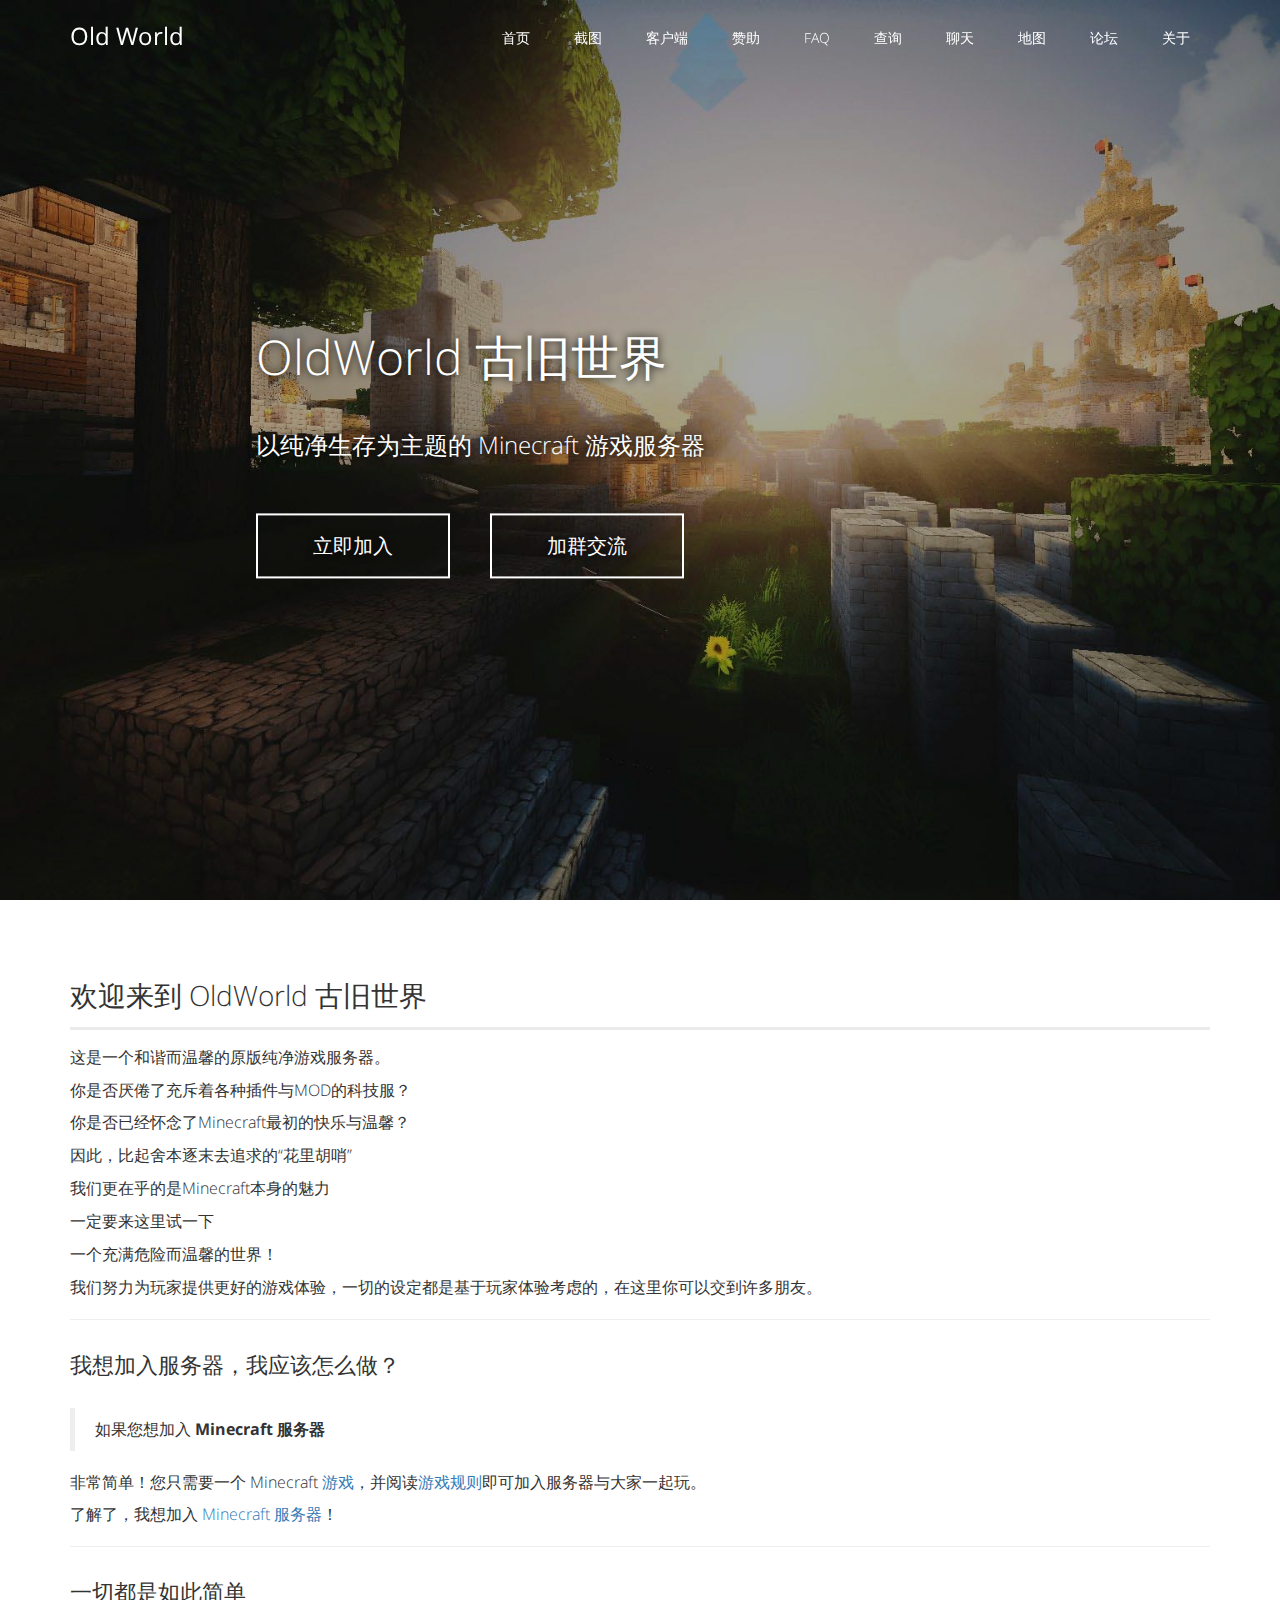
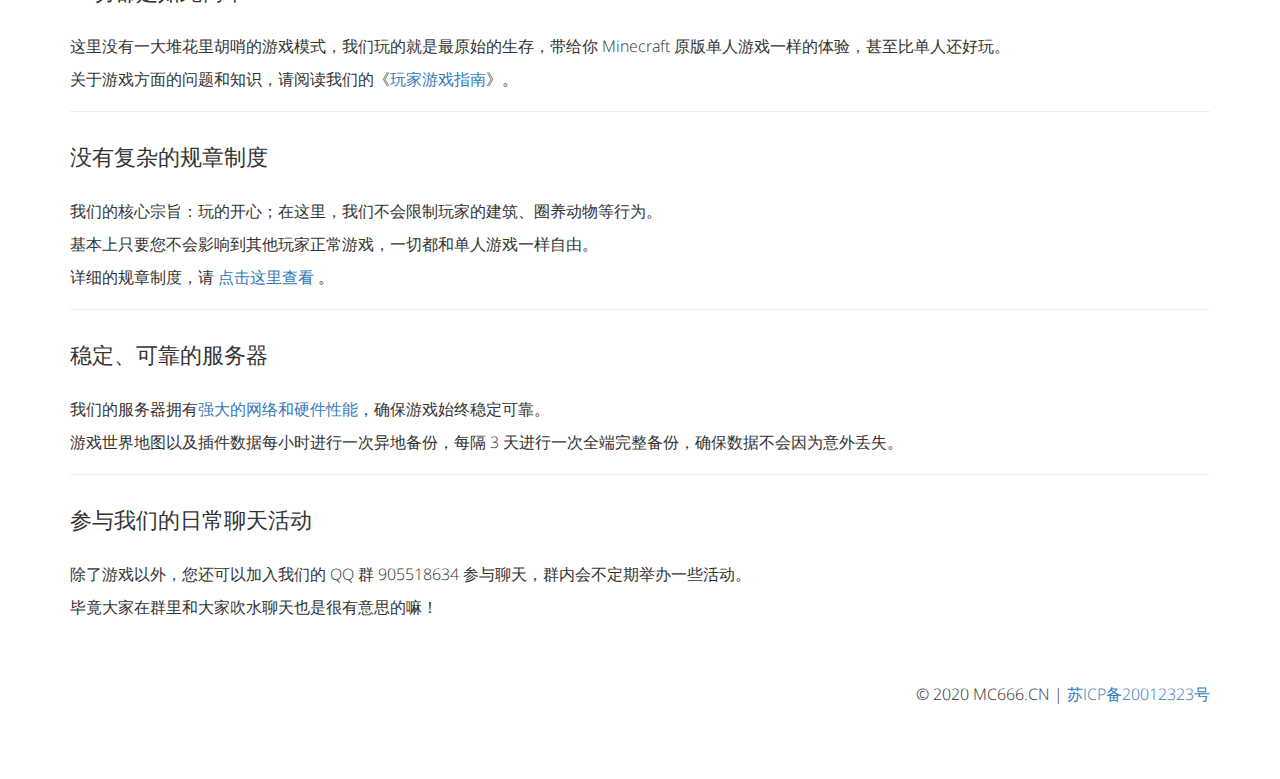
==== index.html @ a3196984 "更新" ====
<!---- 版权所有 © 2020 mc666.cn 保留所有权利 ---->
<!----      模板 & mc666.cn by 1187431002      ---->
<!DOCTYPE HTML>
<html>
	<head>
		<meta name="viewport" content="width=device-width, initial-scale=1.0" />
		<meta http-equiv="Content-Type" content="text/html; charset=UTF-8">
		<meta http-equiv="X-UA-Compatible" content="IE=11">
		<meta name="description" content="欢迎访问 古旧世界 服务器官网，这是一个以纯净生存为主题的 Minecraft 游戏服务器" />
		<meta name="keywords" content="Old World,古旧世界,Minecraft,我的世界,服务器,纯净生存,联机,mc666.cn" />
		<title>古旧世界 : Minecraft 服务器 - 首页</title>
		<link rel="stylesheet" href="css/bootstrap.min.css">
		<link rel="stylesheet" href="css/font-awesome.min.css">
		<link rel="icon" href="images/favicon.ico" type="image/x-icon">
		<link rel="shortcut icon" href="images/favicon.ico" type="image/x-icon">
		<link rel="stylesheet" href="css/animate.3.7.min.css">
		<link rel="stylesheet" href="css/mc666.cn.main.css">
		<style type="text/css">.home-bannar {height: 100vh;}.home-bannar .shadow {height: 100vh;}.home-bannar .inbox {top: 50%;}.home-bannar .inbox .line1 {}.joinbtn {}@media (max-width: 640px) {.home-bannar .inbox .line1 {margin-top: 32px;}.home-bannar .inbox .line2 {margin-bottom: 64px;}}</style>
	</head>
	<body>
		<div class="header-logo">
			<div class="container">
				<div class="row">
					<div class="col-sm-12">
						<h2 class="logo fadeInLeft animated"><a href="https://www.mc666.cn/">Old World</a></h2>
						<div class="menu">
							<div class="menunav fadeInDown animated">
								<div class="hiddenonpc">
									<h3>菜单</h3>
									<a href="#" onclick="shownav()"><i class="fa fa-angle-right"></i></a>
								</div>
								<a href="https://www.mc666.cn/" class="item">首页</a>
								<a href="/screenshots" class="item">截图</a>
								<a href="/download" class="item">客户端</a>
								<a href="http://pay.mc666.cn/" target="_blank" class="item">赞助</a>
								<a href="/faq" class="item">FAQ</a>
								<a href="/playerdata" class="item">查询</a>
								<a href="/livechat" class="item">聊天</a>
								<a href="http://map.mc666.cn/" target="_blank" class="item">地图</a>
								<a href="/bbs" target="_blank" class="item">论坛</a>
								<a href="/about" class="item">关于</a>
							</div>
							<a href="#" class="item" id="shownav" onclick="shownav()"><i class="fa fa-navicon"></i></a>
						</div>
					</div>
				</div>
			</div>
		</div>
		<div class="home-bannar" onclick="hidenav()">
			<div class="shadow"></div>
			<div class="inbox">
				<div class="inbox2">
					<h2 class="line1 bounceInDown animated">OldWorld 古旧世界<h2>
					<p class="line2 bounceInLeft animated delay-h5s">以纯净生存为主题的 Minecraft 游戏服务器</p>
					<div class="joinbtn">
						<a href="/join"><button class="jbtn bounceInLeft animated delay-1h5s">立即加入</button></a>
						<a href="https://shang.qq.com/wpa/qunwpa?idkey=1feae4123bd5f6c29e04b387ddbc21b0be691122eff34c9baffbef254ebcdb14" target="_blank"><button class="jbtn bounceInLeft animated delay-1s">加群交流</button></a>
					</div>
				</div>
			</div>
		</div>
		<div class="container" onclick="hidenav()">
			<div class="row">
				<div class="col-sm-12 mainbox">
					<div class="content"><h2>欢迎来到 OldWorld 古旧世界</h2>
<p>这是一个和谐而温馨的原版纯净游戏服务器。</p>
<p>你是否厌倦了充斥着各种插件与MOD的科技服？</p>
<p>你是否已经怀念了Minecraft最初的快乐与温馨？</p>
<p>因此，比起舍本逐末去追求的“花里胡哨”</p>
<p>我们更在乎的是Minecraft本身的魅力</p>
<p>一定要来这里试一下</p>
<p>一个充满危险而温馨的世界！</p>
<p>我们努力为玩家提供更好的游戏体验，一切的设定都是基于玩家体验考虑的，在这里你可以交到许多朋友。</p>
<hr />
<h3>我想加入服务器，我应该怎么做？</h3>
<blockquote>
<p>如果您想加入 <strong>Minecraft 服务器</strong></p>
</blockquote>
<p>非常简单！您只需要一个 Minecraft <a href="https://www.minecraft.net/" target="_blank">游戏</a>，并阅读<a href="/rules" target="_blank">游戏规则</a>即可加入服务器与大家一起玩。</p>
<p>了解了，我想加入 <a href="/join" target="_blank">Minecraft 服务器</a>！</p>
<hr />
<h3>一切都是如此简单</h3>
<p>这里没有一大堆花里胡哨的游戏模式，我们玩的就是最原始的生存，带给你 Minecraft 原版单人游戏一样的体验，甚至比单人还好玩。</p>
<p>关于游戏方面的问题和知识，请阅读我们的《<a href="/guide" target="_blank">玩家游戏指南</a>》。</p>
<hr />
<h3>没有复杂的规章制度</h3>
<p>我们的核心宗旨：玩的开心；在这里，我们不会限制玩家的建筑、圈养动物等行为。</p>
<p>基本上只要您不会影响到其他玩家正常游戏，一切都和单人游戏一样自由。</p>
<p>详细的规章制度，请 <a href="/rules" target="_blank">点击这里查看</a> 。</p>
<hr />
<h3>稳定、可靠的服务器</h3>
<p>我们的服务器拥有<a href="/server" target="_blank">强大的网络和硬件性能</a>，确保游戏始终稳定可靠。</p>
<p>游戏世界地图以及插件数据每小时进行一次异地备份，每隔 3 天进行一次全端完整备份，确保数据不会因为意外丢失。</p>
<hr />
<h3>参与我们的日常聊天活动</h3>
<p>除了游戏以外，您还可以加入我们的 QQ 群 905518634 参与聊天，群内会不定期举办一些活动。</p>
<p>毕竟大家在群里和大家吹水聊天也是很有意思的嘛！</p>
<style>
body {
    overflow-x: hidden;
}
.girl {
    position: absolute;
    right: -25vw;
    top: 8vw;
    height: 500px;
    width: 670px;
    z-index: 2;
}
.girl img {
    height:500px;
    margin-top:60px;
    margin-right:-22px;
    max-width: unset;
}
.girl .shadow {
    filter:opacity(20%) drop-shadow(0px 0px 10px rgba(0,0,0,0.5)) brightness(0%);
    transform:skew(-43deg) rotateZ(-29deg) rotateX(46deg) rotateY(34deg);
    z-index:-1;
    position:relative;
    left:-278px;
    top:97px;
}
@media (max-width: 1300px) {
    .girl {
        display: none;
    }
}
</style>
<div class="girl">
    <img src="images/haipa.jpg">
    <!-- <img src="images/haipa.jpg" class="shadow"> -->
</div></div>
					<div class="content-footer">
						<p class="pull-right">© 2020 MC666.CN | <a href="http://beian.miit.gov.cn/" target="_blank">苏ICP备20012323号</a></p>
					</div>
				</div>
			</div>
		</div>
	</body>
	<script type="text/javascript" src="js/jquery.min.js"></script>
	<script type="text/javascript" src="js/bootstrap.min.js"></script>
	<script type="text/javascript">var showmenu = false;$(document).scroll(function() {var sctop = window.screen.availHeight - 160;if($(this).scrollTop() > sctop) {$(".header-logo").css({"background":"#FFFFFF", "color":"#333333", "box-shadow":"0px 0px 8px rgba(0,0,0,0.2)"});$(".header-logo .logo a").css({"color":"#333333"});$(".header-logo .menu .item").css({"color":"#333333"});} else {$(".header-logo").css({"background":"rgba(0,0,0,0)", "color":"#FFFFFF", "box-shadow":"0px 0px 0px rgba(0,0,0,0)"});$(".header-logo .menu .item").css({"color":"#FFFFFF"});$(".header-logo .logo a").css({"color":"#FFFFFF"});}});function hidenav(){$(".header-logo .menunav").css({"left":"100vw"});showmenu = false;}function shownav() {if(showmenu) {$(".header-logo .menunav").css({"left":"100vw"});showmenu = false;} else {$(".header-logo .menunav").css({"left":"0vw"});showmenu = true;}}</script>
</html>
---- css/mc666.cn.main.css ----
/**
 *
 *  mc666.cn CSS FILE BY 1187431002
 *
 */
@font-face{font-family:'Open Sans';font-style:normal;font-weight:300;font-display:auto;src:
url(../font-face/opensans-300.eot);src:local("Open Sans Light"),local("OpenSans-Light"),
url(../font-face/opensans-300.eot) format("embedded-opentype"),
url(../font-face/opensans-300.woff) format("woff"),
url(../font-face/opensans-300.ttf) format("truetype"),
url(../font-face/opensans-300.svg) format("svg")}
@font-face{font-family:'Open Sans';font-style:normal;font-weight:400;font-display:auto;src:
url(../font-face/opensans-400.eot);src:local("Open Sans"),local("OpenSans"),
url(../font-face/opensans-400.eot) format("embedded-opentype"),
url(../font-face/opensans-400.woff) format("woff"),
url(../font-face/opensans-400.ttf) format("truetype"),
url(../font-face/opensans-400.svg) format("svg")}
@font-face{font-family:'Open Sans';font-style:normal;font-weight:600;font-display:auto;src:
url(../font-face/opensans-600.eot);src:local("Open Sans Semibold"),local("OpenSans-Semibold"),
url(../font-face/opensans-600.eot) format("embedded-opentype"),
url(../font-face/opensans-600.woff) format("woff"),
url(../font-face/opensans-600.ttf) format("truetype"),
url(../font-face/opensans-600.svg) format("svg")}
@font-face{font-family:'Open Sans';font-style:normal;font-weight:700;font-display:auto;src:
url(../font-face/opensans-700.eot);src:local("Open Sans Bold"),local("OpenSans-Bold"),
url(../font-face/opensans-700.eot) format("embedded-opentype"),
url(../font-face/opensans-700.woff) format("woff"),
url(../font-face/opensans-700.ttf) format("truetype"),
url(../font-face/opensans-700.svg) format("svg")}
@font-face{font-family:'Open Sans';font-style:italic;font-weight:300;font-display:auto;src:
url(../font-face/opensans-300i.eot);src:local("Open Sans Light Italic"),local("OpenSansLight-Italic"),
url(../font-face/opensans-300i.eot) format("embedded-opentype"),
url(../font-face/opensans-300i.woff) format("woff"),
url(../font-face/opensans-300i.ttf) format("truetype"),
url(../font-face/opensans-300i.svg) format("svg")}
@font-face{font-family:'Open Sans';font-style:italic;font-weight:400;font-display:auto;src:
url(../font-face/opensans-400i.eot);src:local("Open Sans Italic"),local("OpenSans-Italic"),
url(../font-face/opensans-400i.eot) format("embedded-opentype"),
url(../font-face/opensans-400i.woff) format("woff"),
url(../font-face/opensans-400i.ttf) format("truetype"),
url(../font-face/opensans-400i.svg) format("svg")
}
body{overflow-x:hidden;font-family:'Open Sans','Segoe UI','Helvetica','Arial','sans-serif','Apple Color Emoji','Segoe UI Emoji','Segoe UI Symbol';font-weight:200;color:#333333;
}
.header-logo{position:fixed;top:0px;left:0px;background:rgba(0,0,0,0);width:100%;z-index:9999;color:#FFF;transition-duration:0.25s;}
.header-logo .logo{display:inline-block;margin-right:16px;font-size:24px;margin-top:23px;font-weight:400;transition-duration:0.25s;}
.header-logo .logo:hover{font-size:26px;}
.header-logo .logo a{color:#FFFFFF;text-decoration:none;}
.header-logo .menu .menunav{display:inline-block;transition-duration:0.5s;}
.header-logo .menu{display:inline-block;height:75px;float:right;line-height:75px;}
.header-logo .menu .item{line-height:75px;padding-left:20px;padding-right:20px;display:inline-block;color:#FFFFFF;text-decoration:none;font-size:14px;transition-duration:0.25s;}
.header-logo .menu .item:hover{font-size:16px;font-weight:400;background:rgba(188,188,188,0.2);padding-left:24px;padding-right:24px;}
.home-bannar{background:url(../images/1.jpg);background-repeat:no-repeat;background-size:cover;background-position:center;width:100%;}
.home-bannar .shadow{width:100%;background:rgba(0,0,0,0.35);position:absolute;top:0px;left:0px;}
.home-bannar .inbox{color:#FFF;position:absolute;transform:translate(0,-50%);width:100%;text-align:center;text-shadow:0px 0px 16px rgba(0,0,0,0.75);}
.home-bannar .inbox .line1{font-size:48px;font-weight:100;margin-bottom:48px;text-shadow:0px 0px 8px #000000;}
.home-bannar .inbox .line2{font-size:24px;font-weight:100;margin-bottom:55px;text-shadow:0px 0px 8px #000000;}
.home-bannar .inbox2{width:80%;margin-left:20%;text-align:left;}.mainbox{min-height:50vh;padding-top:48px;padding-bottom:64px;}
.mainbox h1,.mainbox h2,.mainbox h3,.mainbox h4,.mainbox h5,.mainbox h6,.mainbox p,.mainbox li,.mainbox blockquote{font-weight:100;}.mainbox h2{border-bottom:3px solid rgba(0,0,0,0.08);display:block;width:100%;padding-bottom:16px;margin-bottom:16px;margin-top:32px;font-size:28px;font-weight:100;}.mainbox h3{margin-top:32px;margin-bottom:32px;font-size:22px;}.mainbox p,.mainbox li{font-size:16px;}.mainbox li{line-height:28px;}.joinbtn{margin-top:32px;}.joinbtn a{text-decoration:none;}.joinbtn .jbtn{padding:28px;padding-left:55px;padding-right:55px;background:rgba(0,0,0,0);border:2px solid #FFFFFF;outline:none;height:65px;line-height:0px;font-size:20px;color:#FFFFFF;transition-duration:0.25s;margin-right:32px;text-shadow:0px 0px 8px #000000;}.joinbtn .jbtn:hover{background:#FFFFFF;color:#333333;text-shadow:0px 0px 8px rgba(0,0,0,0);
}
#shownav{display:none;font-size:24px;}.hiddenonpc{display:none;}.content-footer{margin-top:64px;}.content img{vertical-align:text-bottom ! important;max-width:100%;margin-top:8px;margin-bottom:8px;}.content table{display:block;width:100%;overflow:auto;margin-bottom:8px;}.content table tr{background-color:#fff;border-top:1px solid #c6cbd1;}.content table tr:nth-child(2n){background-color:#f6f8fa;}.content table th,.content table td{padding:6px 13px;border:1px solid #dfe2e5;font-size:14px;}@media (max-width:991px){
#shownav{display:inline-block;}.header-logo .logo{margin-left:16px;}.hiddenonpc{display:block;color:#333333;}.hiddenonpc h3{font-size:24px;margin-left:45px;display:inline-block;margin-bottom:0px;position:relative;top:4px;}.hiddenonpc a{float:right;margin-top:0px;margin-right:16px;font-size:28px;color:#333333;display:block;width:75px;text-align:center;}.hiddenonpc a:hover{background:rgba(188,188,188,0.2);}.header-logo .menu .menunav{position:absolute;left:100vw;top:0px;width:100vw;height:100vh;background:#FFF;overflow-y:auto;}.header-logo .menu .menunav .item{width:100%;color:#333333 ! important;padding-left:45px;}}@media (max-width:640px){.home-bannar .inbox2{margin-left:0%;text-align:center;width:100%;}.home-bannar .inbox .line1{font-size:30px;}.home-bannar .inbox .line2{font-size:18px;}.joinbtn .jbtn{display:block;width:90%;margin-left:5%;margin-bottom:16px;}}
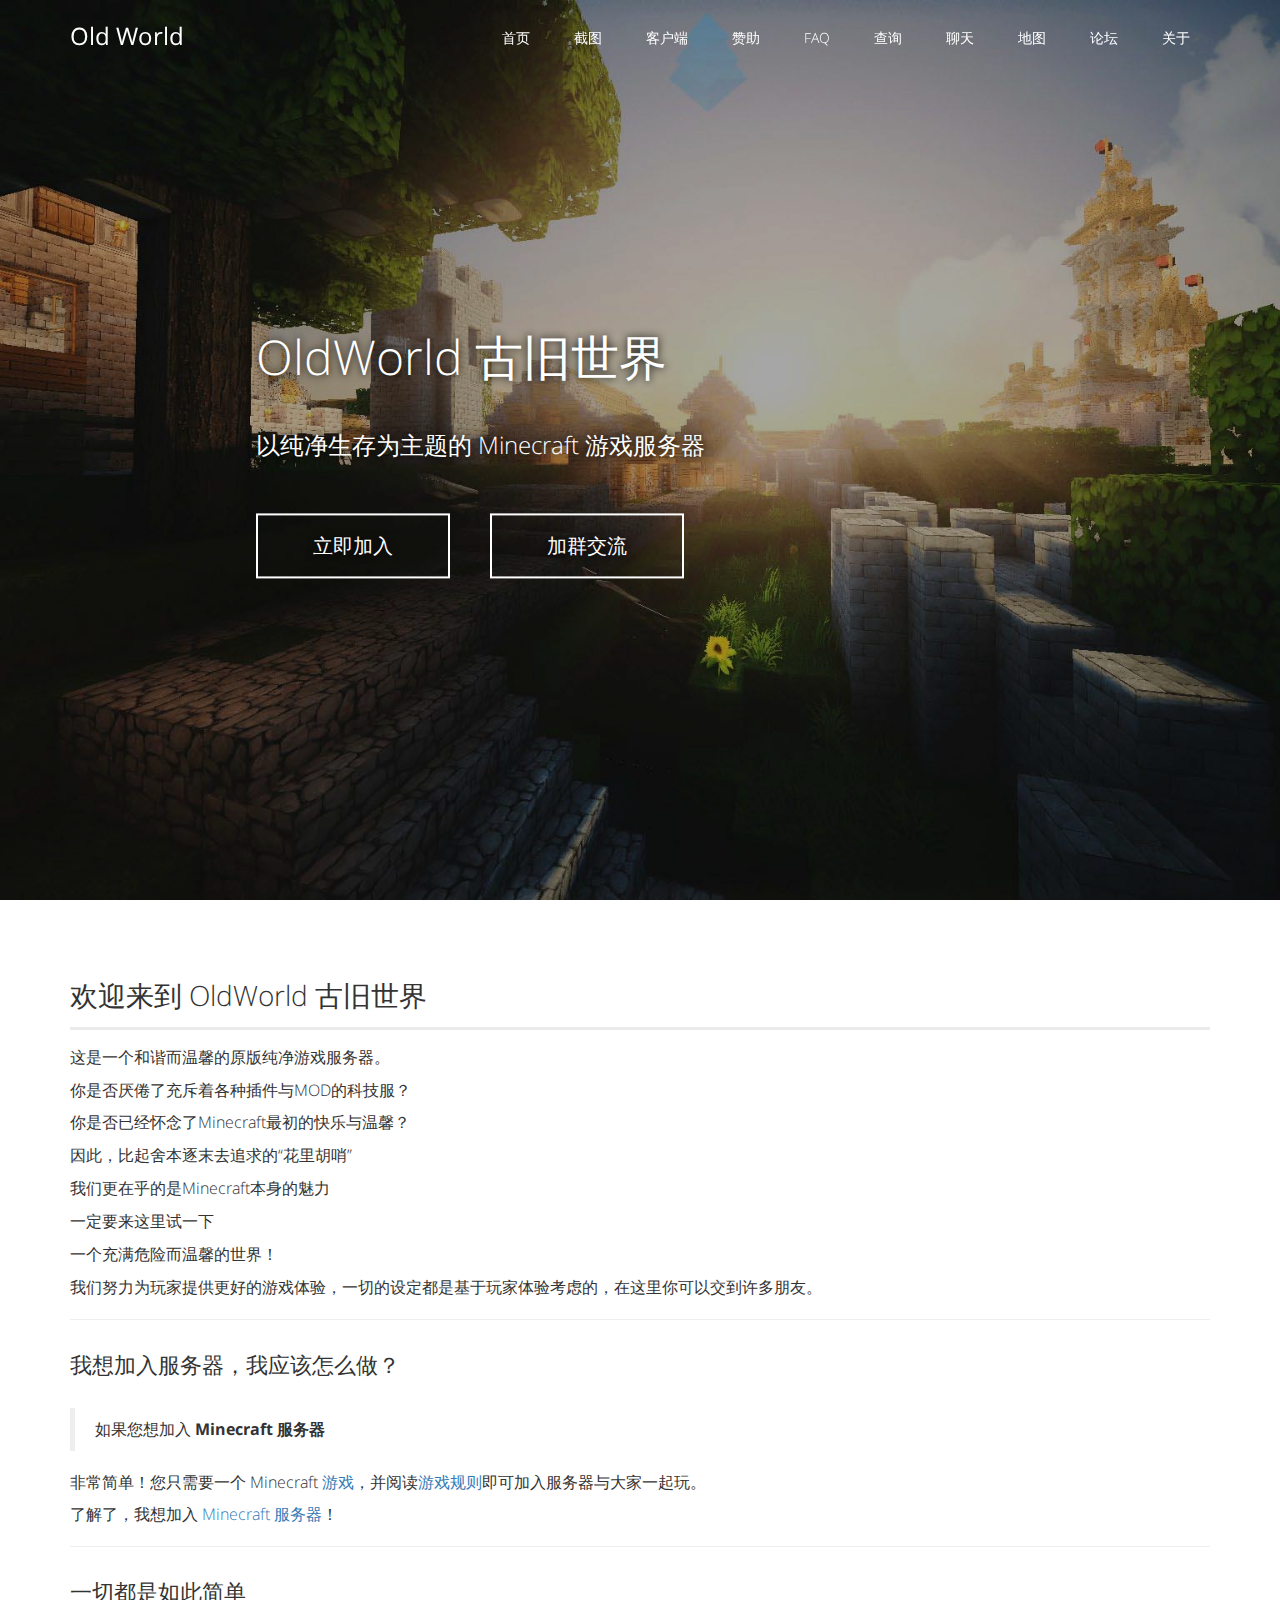
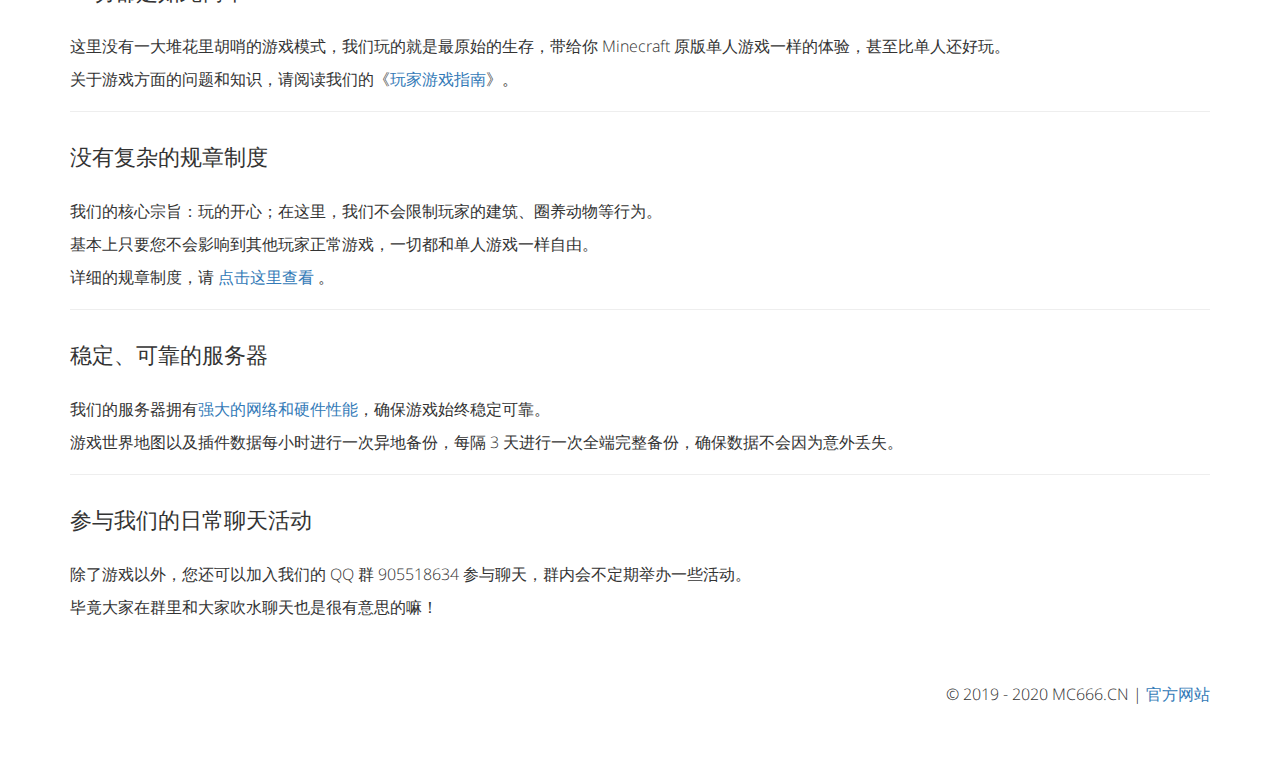
==== commit bfd3aa91: "mc666" ====
--- a/index.html
+++ b/index.html
@@ -133,7 +133,7 @@
     <!-- <img src="images/haipa.jpg" class="shadow"> -->
 </div></div>
 					<div class="content-footer">
-						<p class="pull-right">© 2020 MC666.CN | <a href="http://beian.miit.gov.cn/" target="_blank">苏ICP备20012323号</a></p>
+						<p class="pull-right">© 2019 - 2020 MC666.CN | <a href="https://www.mc666.cn/" target="_blank">官方网站</a></p>
 					</div>
 				</div>
 			</div>
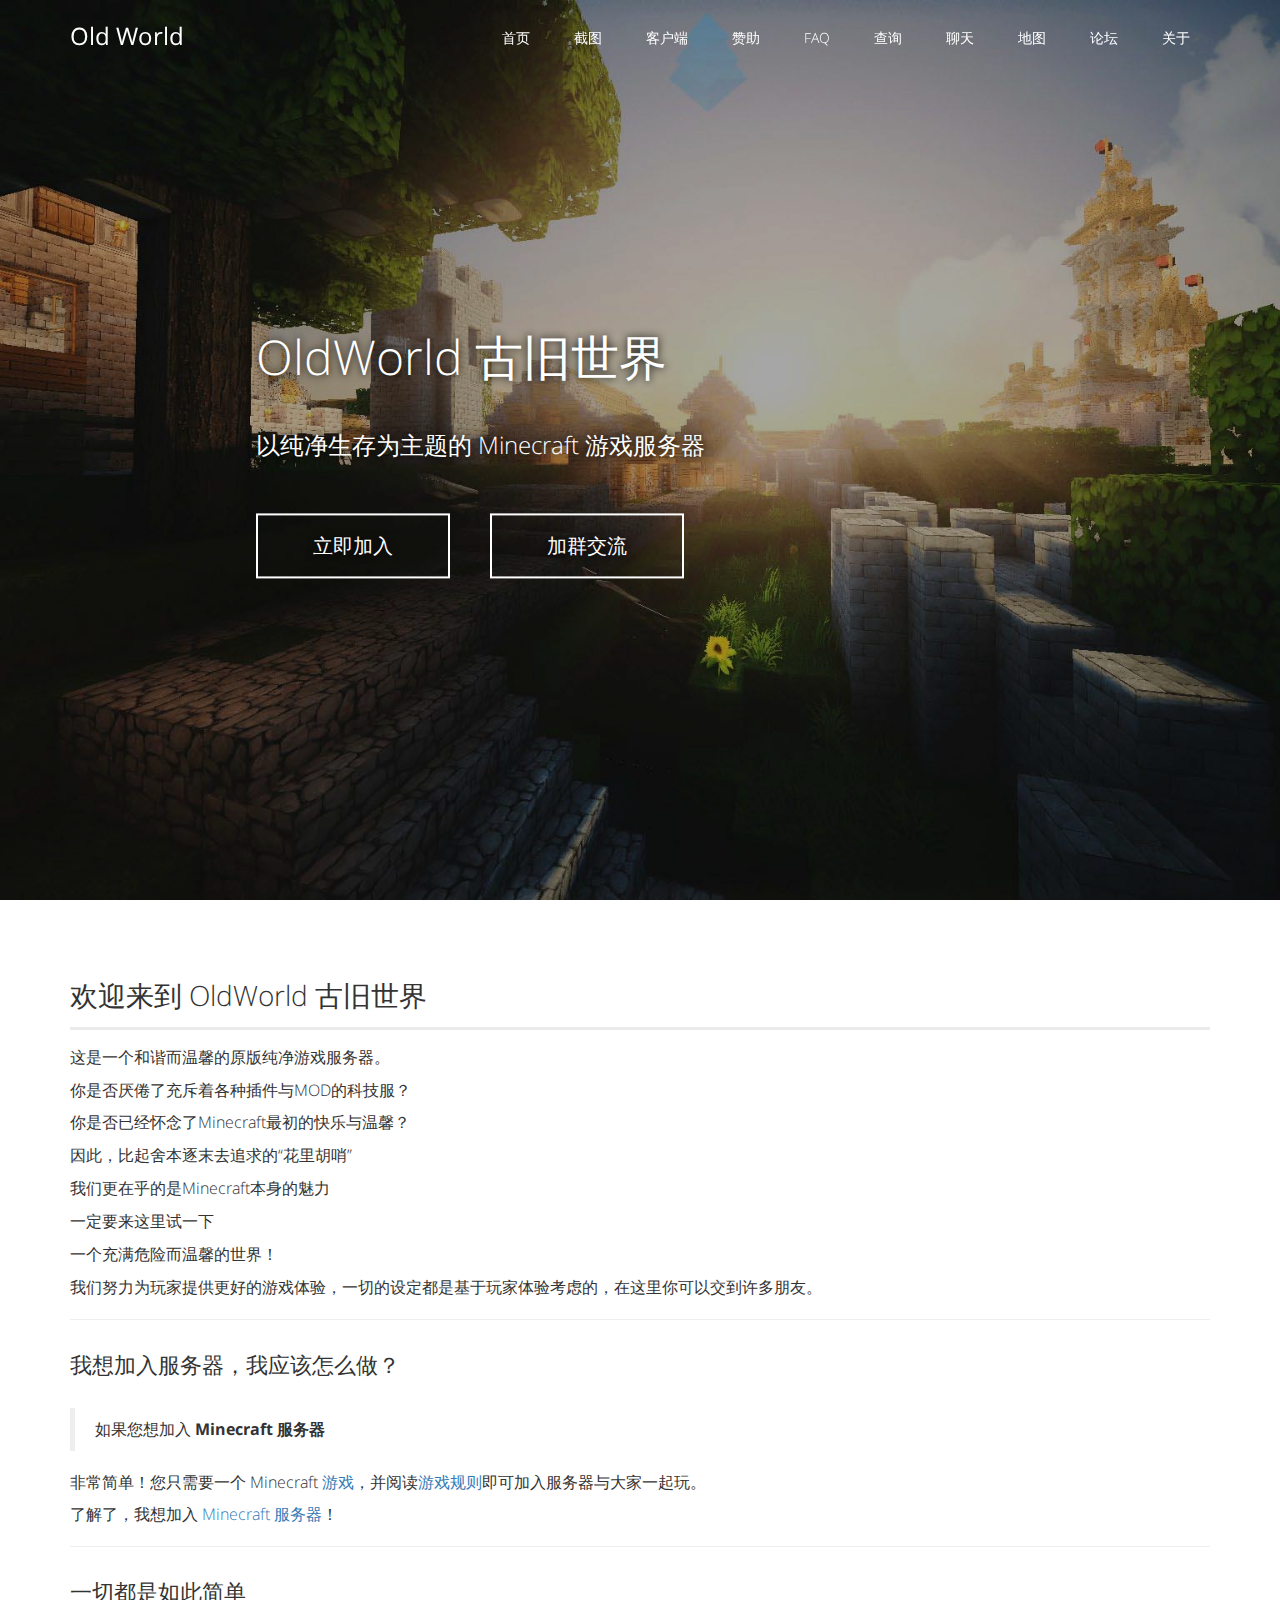
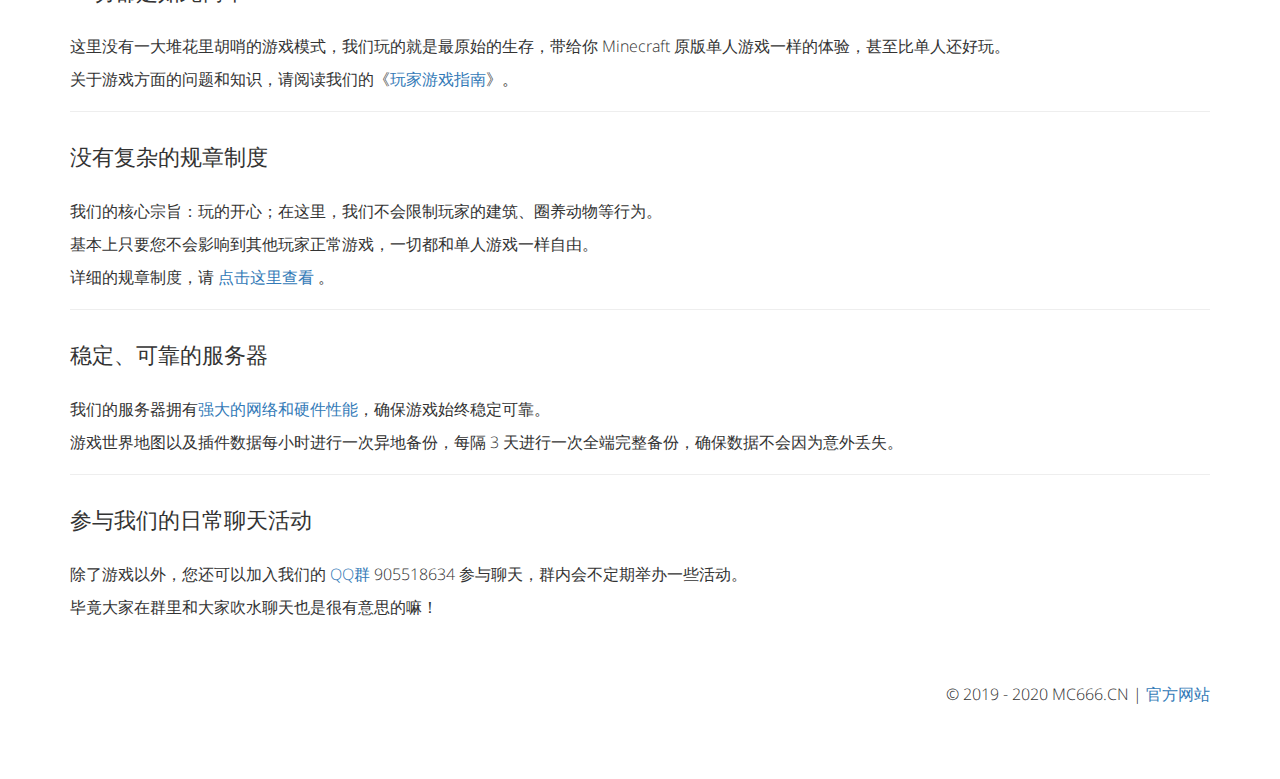
==== commit 1a0b144f: "更新 index.html" ====
--- a/index.html
+++ b/index.html
@@ -94,7 +94,7 @@
 <p>游戏世界地图以及插件数据每小时进行一次异地备份，每隔 3 天进行一次全端完整备份，确保数据不会因为意外丢失。</p>
 <hr />
 <h3>参与我们的日常聊天活动</h3>
-<p>除了游戏以外，您还可以加入我们的 QQ 群 905518634 参与聊天，群内会不定期举办一些活动。</p>
+<p>除了游戏以外，您还可以加入我们的 <a href="https://shang.qq.com/wpa/qunwpa?idkey=1feae4123bd5f6c29e04b387ddbc21b0be691122eff34c9baffbef254ebcdb14" target="_blank">QQ群</a> 905518634 参与聊天，群内会不定期举办一些活动。</p>
 <p>毕竟大家在群里和大家吹水聊天也是很有意思的嘛！</p>
 <style>
 body {
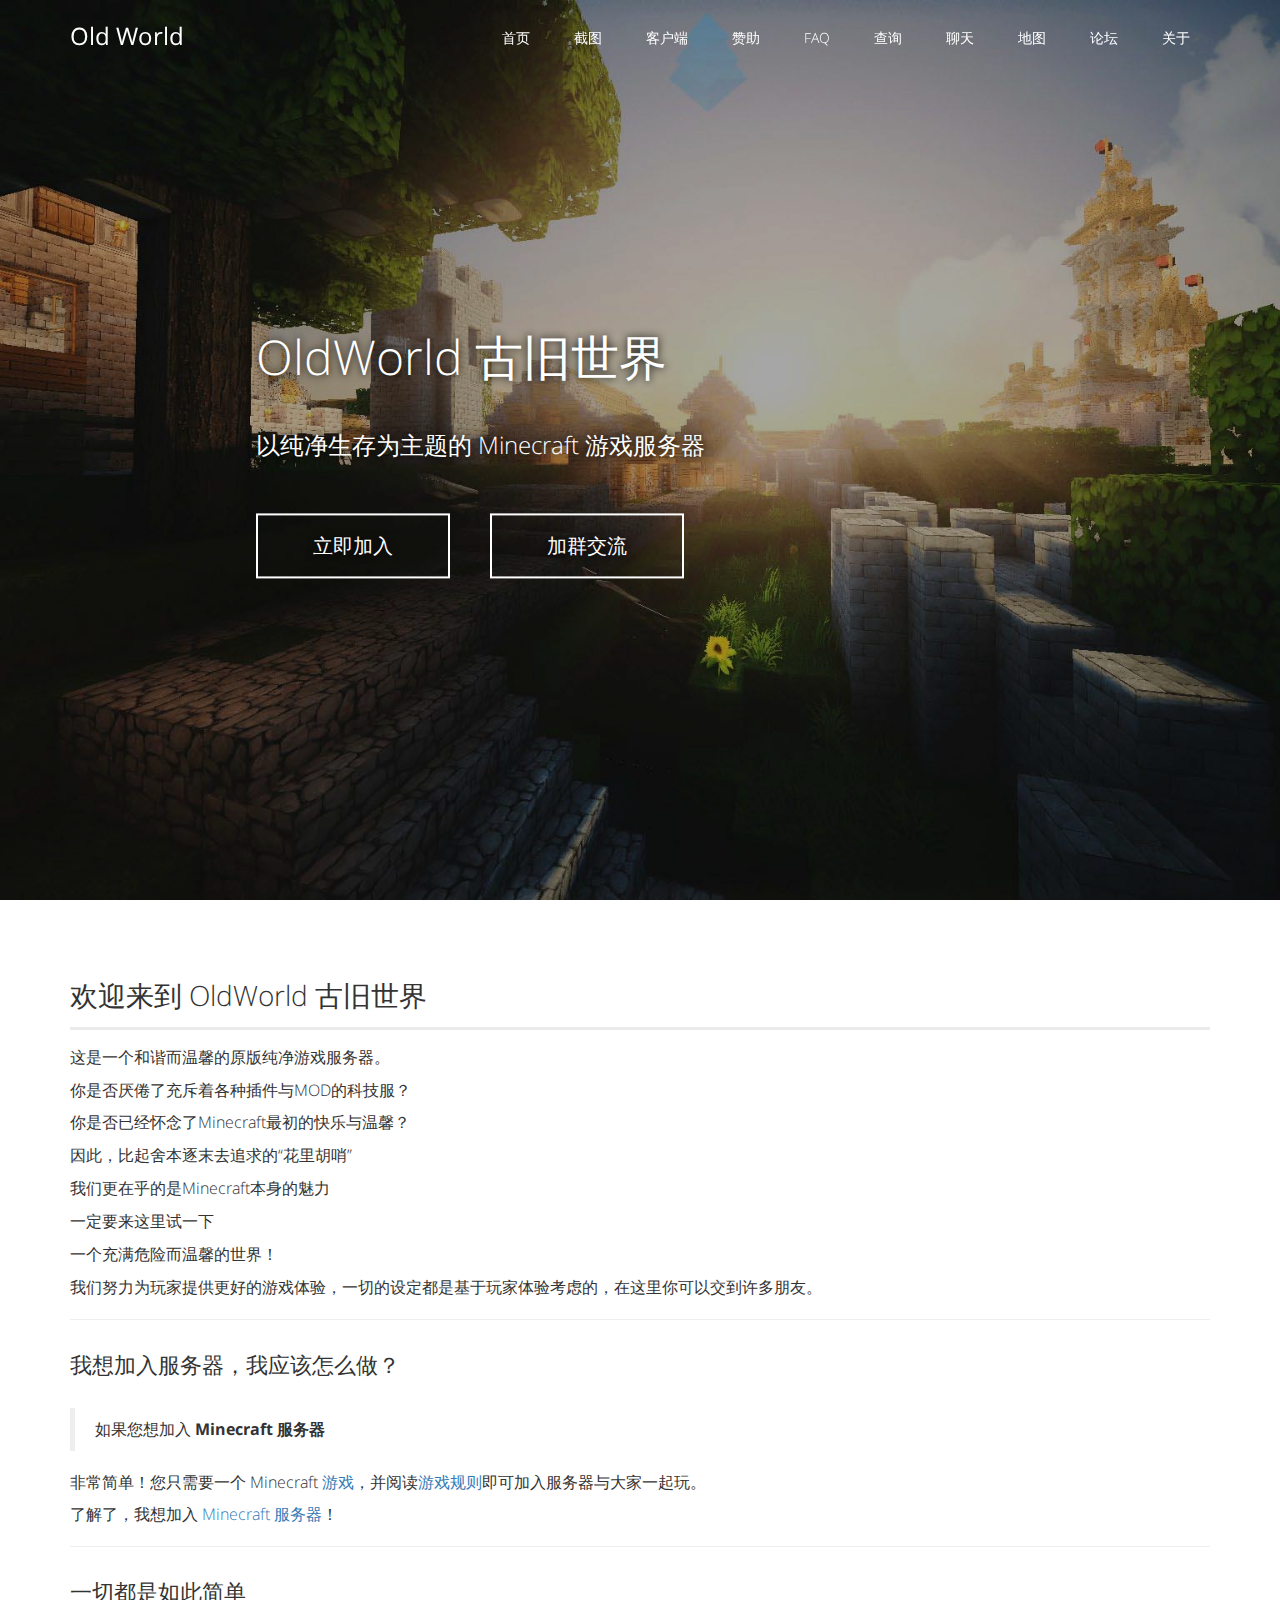
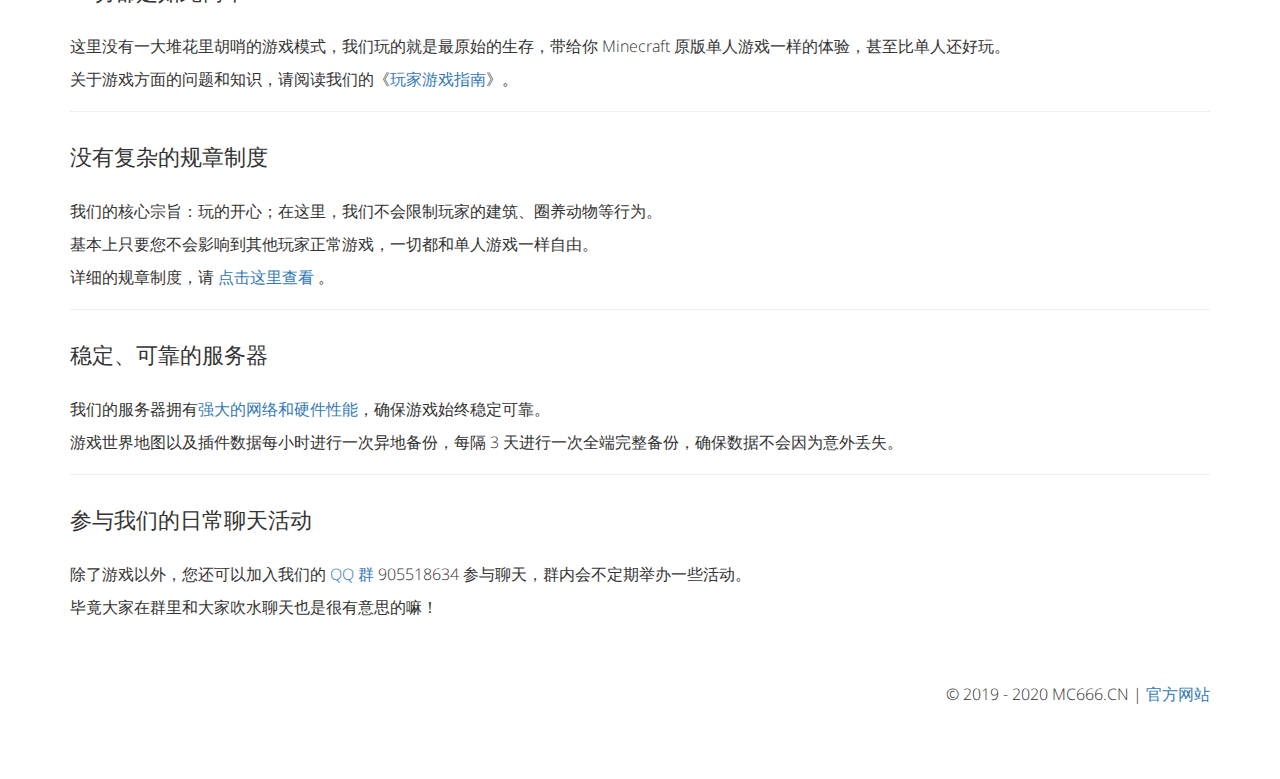
==== commit cf4d7f1b: "更新 index.html" ====
--- a/index.html
+++ b/index.html
@@ -94,7 +94,7 @@
 <p>游戏世界地图以及插件数据每小时进行一次异地备份，每隔 3 天进行一次全端完整备份，确保数据不会因为意外丢失。</p>
 <hr />
 <h3>参与我们的日常聊天活动</h3>
-<p>除了游戏以外，您还可以加入我们的 <a href="https://shang.qq.com/wpa/qunwpa?idkey=1feae4123bd5f6c29e04b387ddbc21b0be691122eff34c9baffbef254ebcdb14" target="_blank">QQ群</a> 905518634 参与聊天，群内会不定期举办一些活动。</p>
+<p>除了游戏以外，您还可以加入我们的 <a href="https://shang.qq.com/wpa/qunwpa?idkey=1feae4123bd5f6c29e04b387ddbc21b0be691122eff34c9baffbef254ebcdb14" target="_blank">QQ 群</a> 905518634 参与聊天，群内会不定期举办一些活动。</p>
 <p>毕竟大家在群里和大家吹水聊天也是很有意思的嘛！</p>
 <style>
 body {
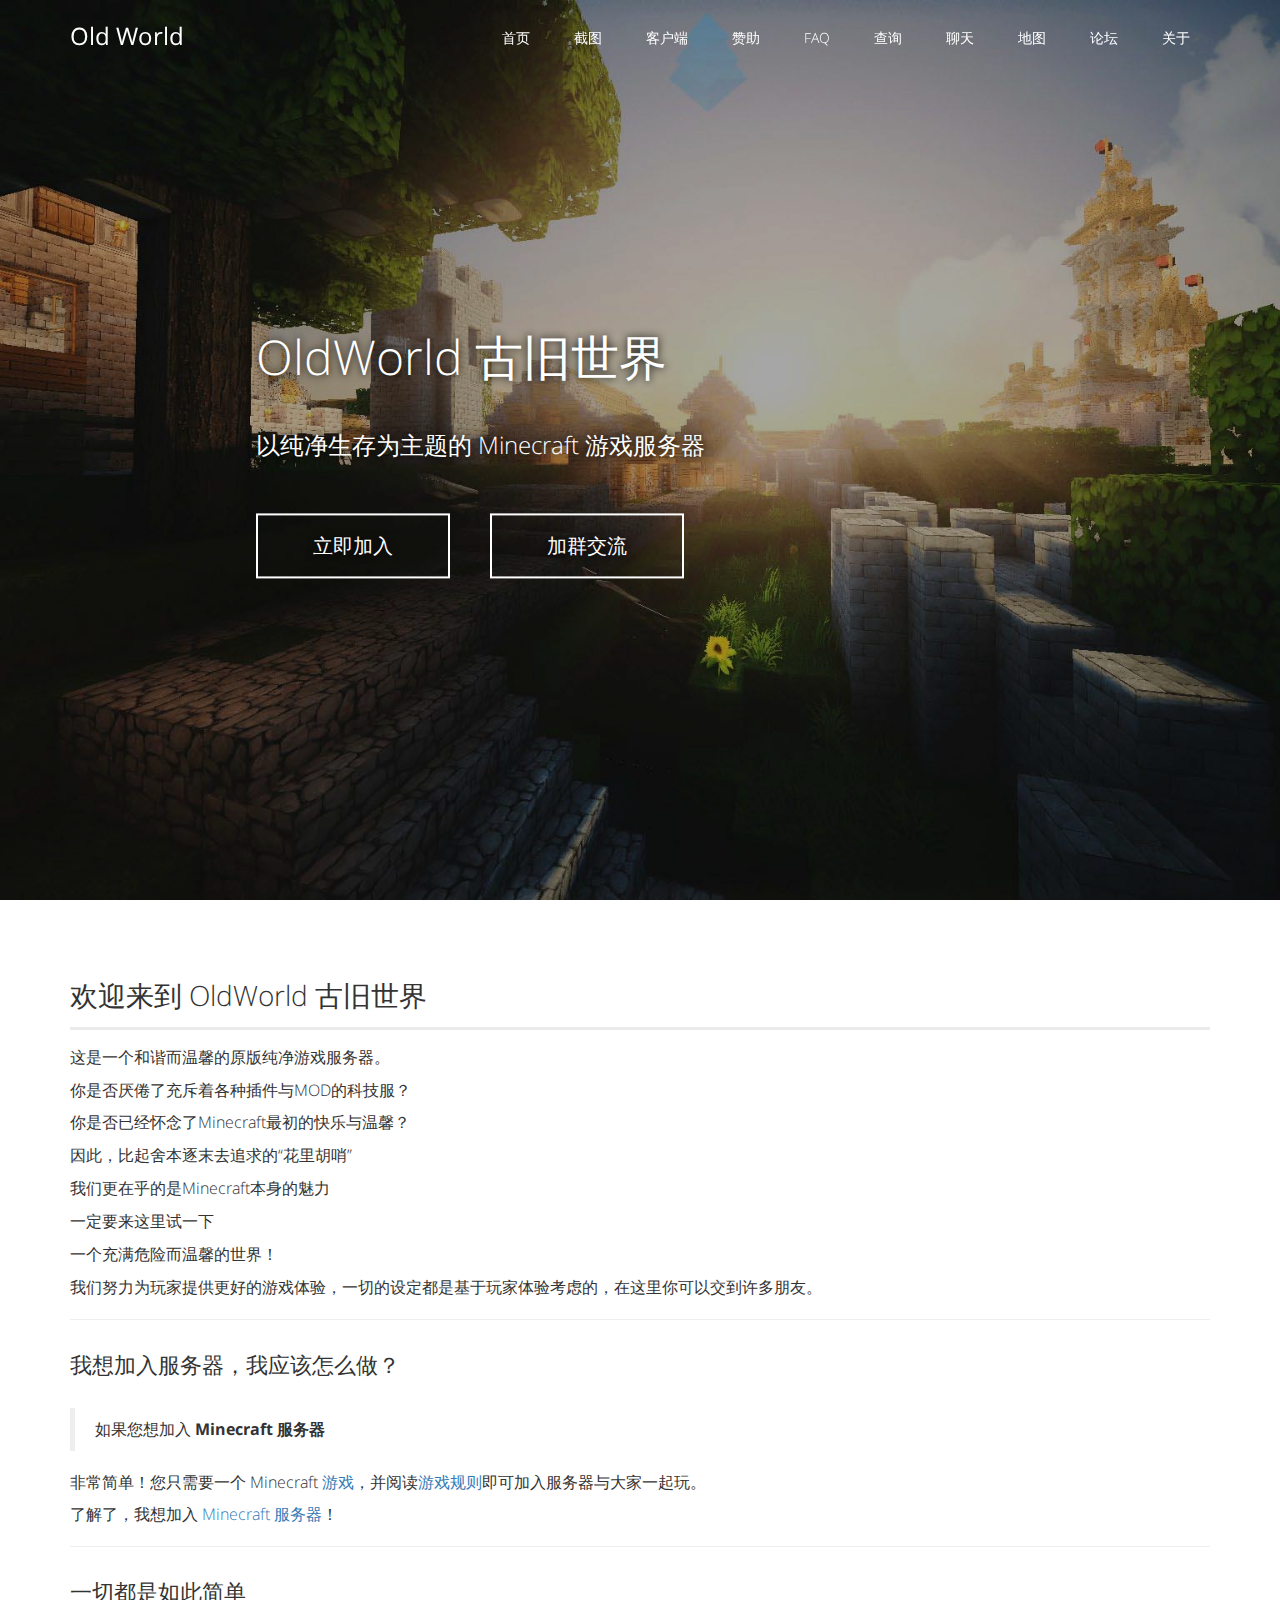
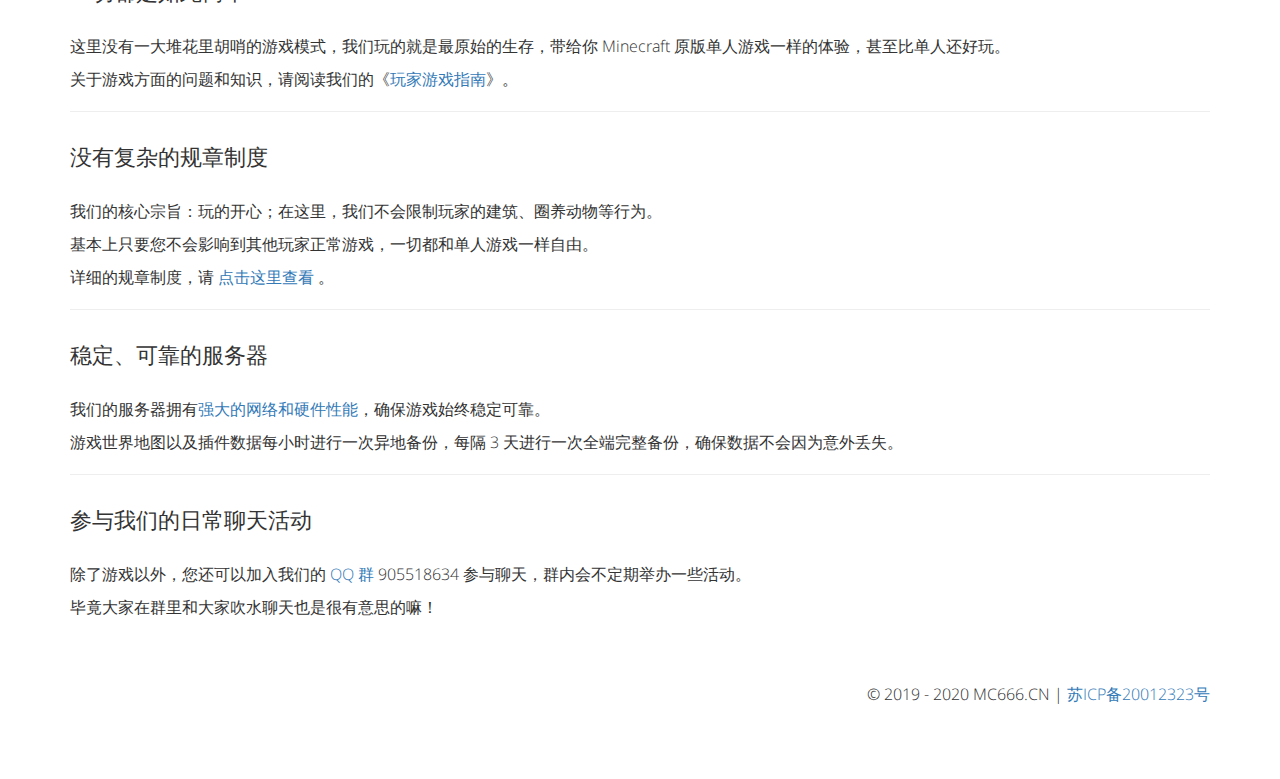
==== commit 06cf0325: "更新 index.html" ====
--- a/index.html
+++ b/index.html
@@ -133,7 +133,7 @@
     <!-- <img src="images/haipa.jpg" class="shadow"> -->
 </div></div>
 					<div class="content-footer">
-						<p class="pull-right">© 2019 - 2020 MC666.CN | <a href="https://www.mc666.cn/" target="_blank">官方网站</a></p>
+						<p class="pull-right">© 2019 - 2020 MC666.CN | <a href="http://beian.miit.gov.cn/" target="_blank">苏ICP备20012323号</a></p>
 					</div>
 				</div>
 			</div>
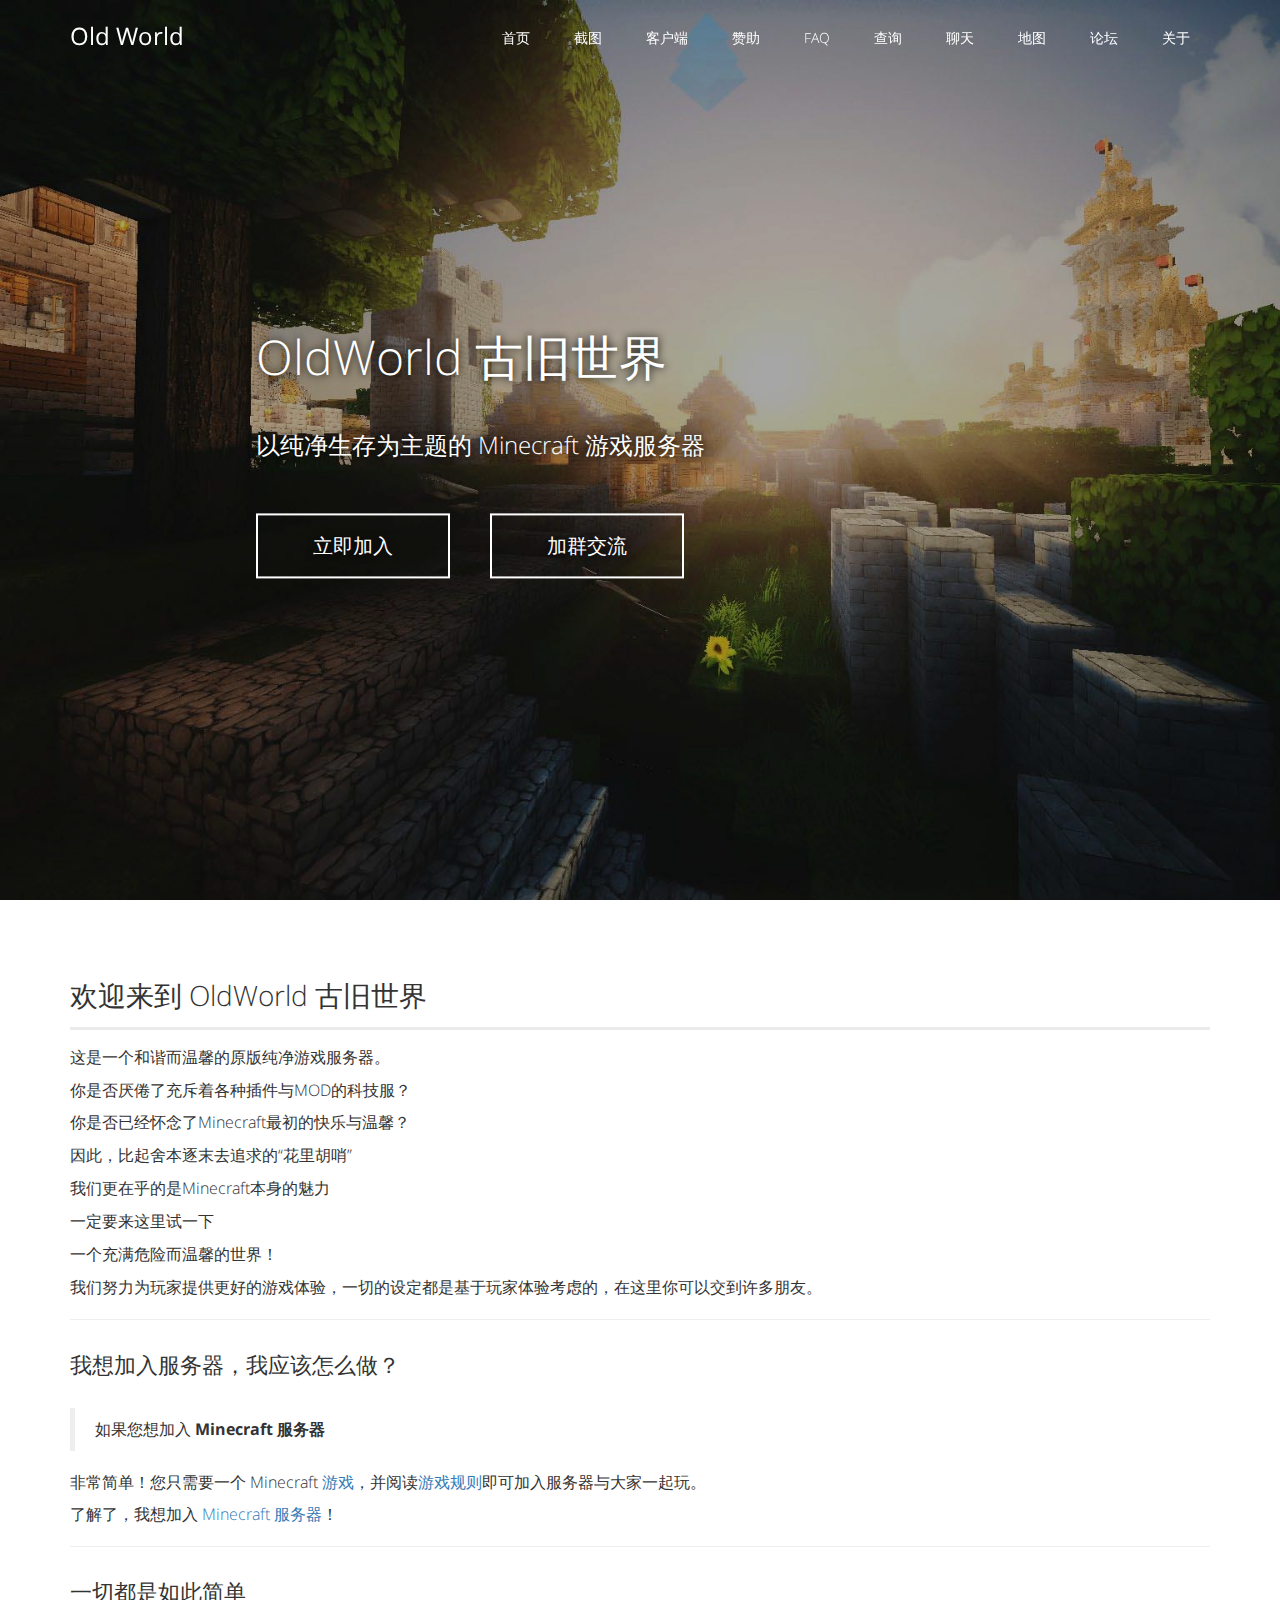
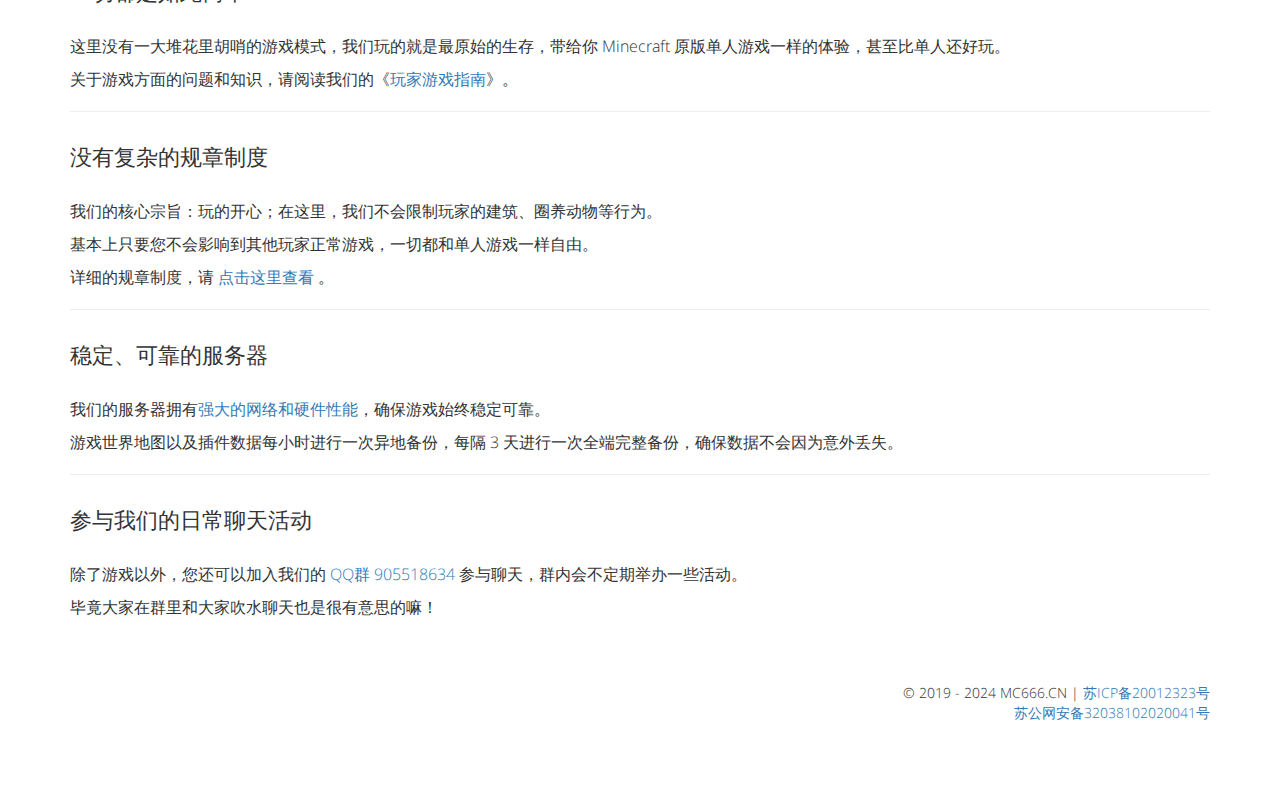
==== commit b56ceb36: "更新 index.html" ====
--- a/index.html
+++ b/index.html
@@ -8,7 +8,7 @@
 		<meta http-equiv="Content-Type" content="text/html; charset=UTF-8">
 		<meta http-equiv="X-UA-Compatible" content="IE=11">
 		<meta name="description" content="欢迎访问 古旧世界 服务器官网，这是一个以纯净生存为主题的 Minecraft 游戏服务器" />
-		<meta name="keywords" content="Old World,古旧世界,Minecraft,我的世界,服务器,纯净生存,联机,mc666.cn" />
+		<meta name="keywords" content="minecraft,Old World,古旧世界,Minecraft,我的世界,服务器,纯净生存,联机,mc666.cn" />
 		<title>古旧世界 : Minecraft 服务器 - 首页</title>
 		<link rel="stylesheet" href="css/bootstrap.min.css">
 		<link rel="stylesheet" href="css/font-awesome.min.css">
@@ -94,7 +94,7 @@
 <p>游戏世界地图以及插件数据每小时进行一次异地备份，每隔 3 天进行一次全端完整备份，确保数据不会因为意外丢失。</p>
 <hr />
 <h3>参与我们的日常聊天活动</h3>
-<p>除了游戏以外，您还可以加入我们的 <a href="https://shang.qq.com/wpa/qunwpa?idkey=1feae4123bd5f6c29e04b387ddbc21b0be691122eff34c9baffbef254ebcdb14" target="_blank">QQ 群</a> 905518634 参与聊天，群内会不定期举办一些活动。</p>
+<p>除了游戏以外，您还可以加入我们的 <a href="https://shang.qq.com/wpa/qunwpa?idkey=1feae4123bd5f6c29e04b387ddbc21b0be691122eff34c9baffbef254ebcdb14" target="_blank">QQ群 905518634</a>  参与聊天，群内会不定期举办一些活动。</p>
 <p>毕竟大家在群里和大家吹水聊天也是很有意思的嘛！</p>
 <style>
 body {
@@ -133,7 +133,9 @@
     <!-- <img src="images/haipa.jpg" class="shadow"> -->
 </div></div>
 					<div class="content-footer">
-						<p class="pull-right">© 2019 - 2020 MC666.CN | <a href="http://beian.miit.gov.cn/" target="_blank">苏ICP备20012323号</a></p>
+						<div class="pull-right">© 2019 - 2024 MC666.CN | <a href="http://beian.miit.gov.cn/" target="_blank">苏ICP备20012323号</a><br>
+						<div class="pull-right"> <a href="https://beian.mps.gov.cn/#/query/webSearch?code=32038102020041" rel="noreferrer" target="_blank">苏公网安备32038102020041号</a>
+						</div>
 					</div>
 				</div>
 			</div>
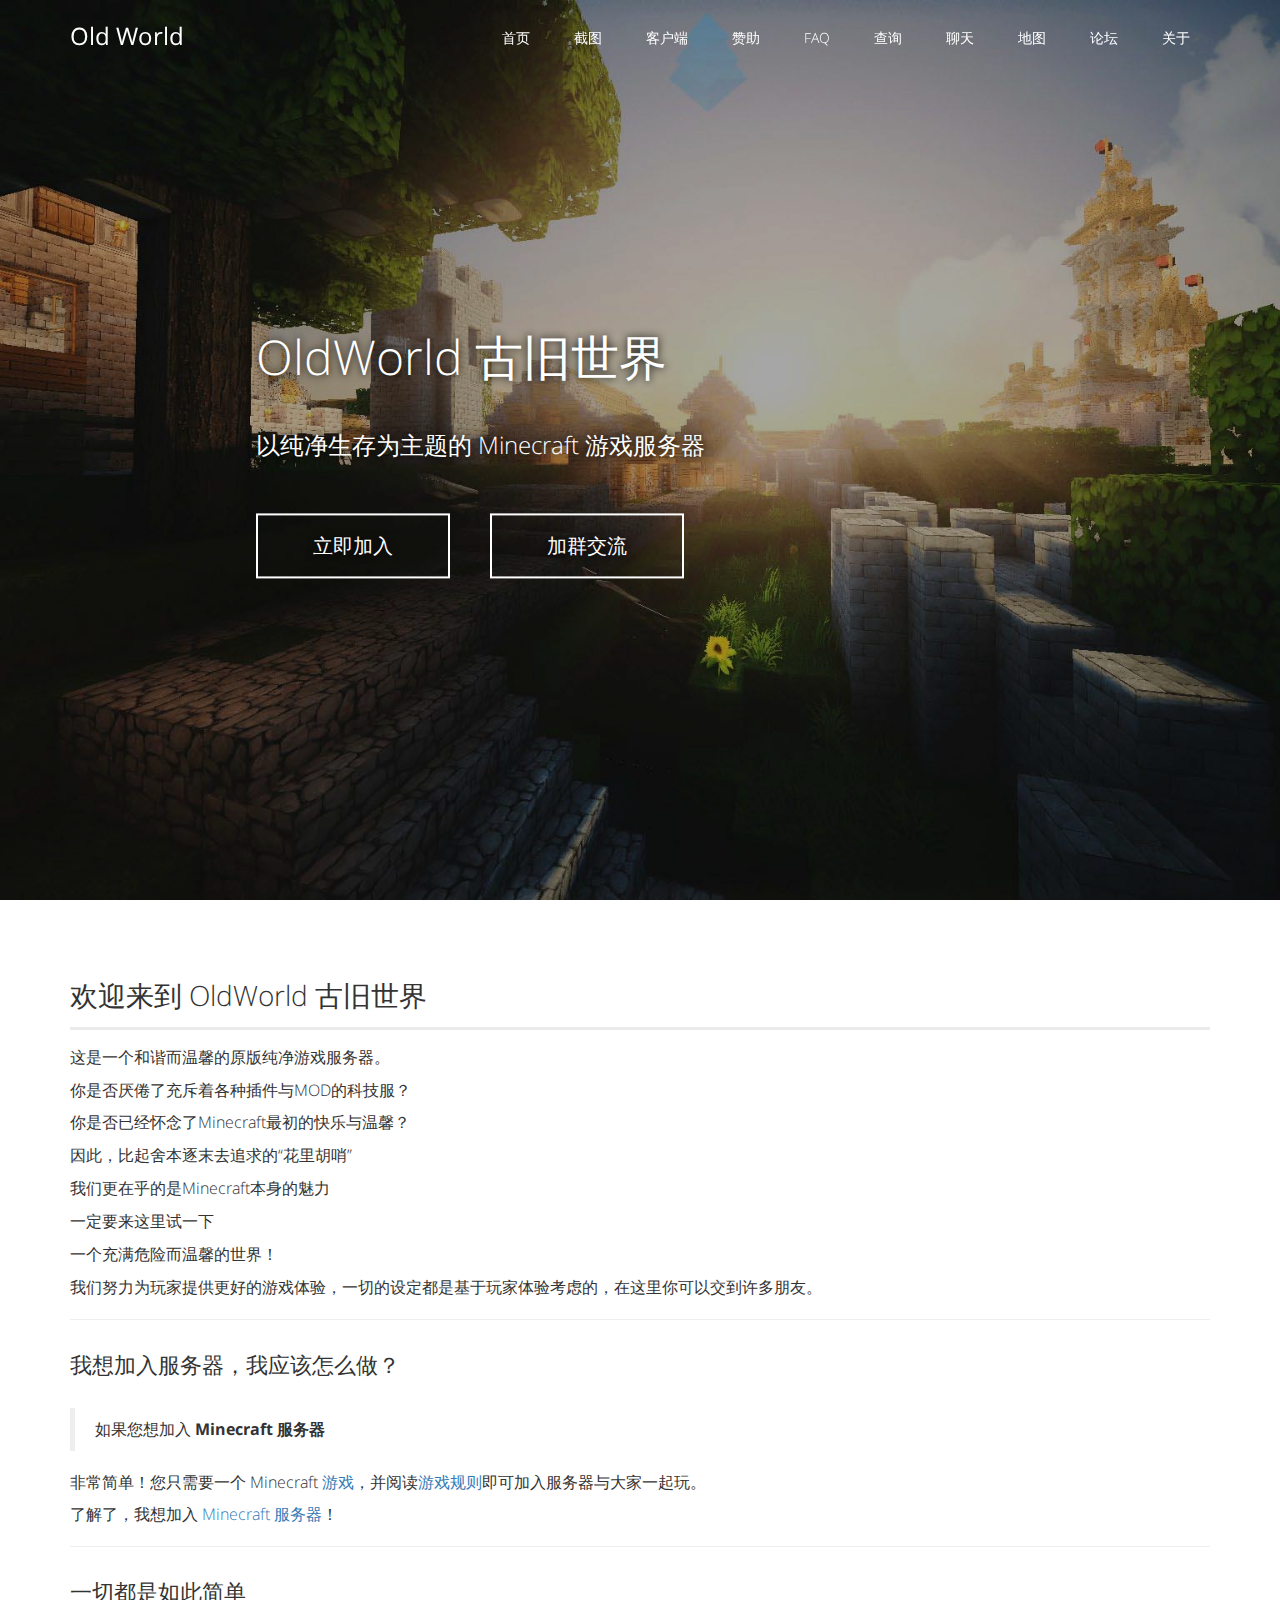
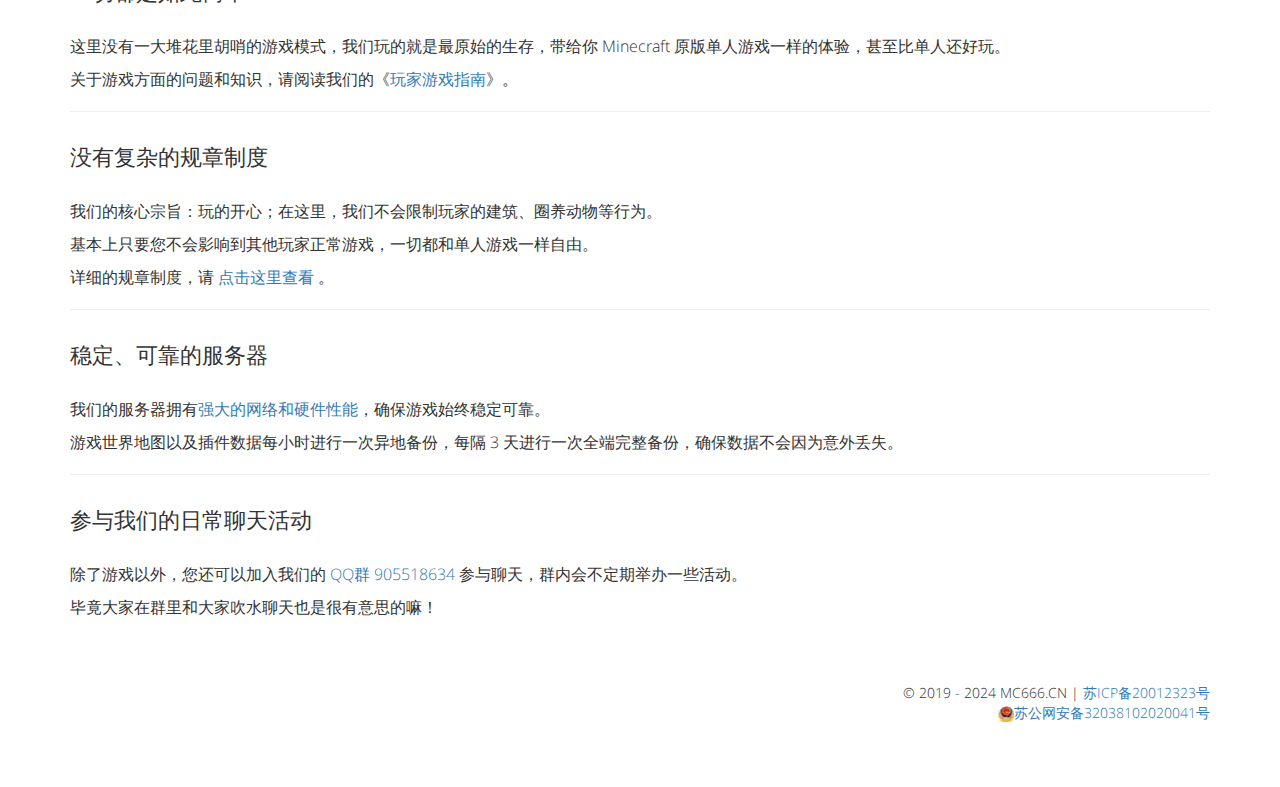
==== commit d54a3924: "备案更新" ====
--- a/index.html
+++ b/index.html
@@ -134,7 +134,7 @@
 </div></div>
 					<div class="content-footer">
 						<div class="pull-right">© 2019 - 2024 MC666.CN | <a href="http://beian.miit.gov.cn/" target="_blank">苏ICP备20012323号</a><br>
-						<div class="pull-right"> <a href="https://beian.mps.gov.cn/#/query/webSearch?code=32038102020041" rel="noreferrer" target="_blank">苏公网安备32038102020041号</a>
+						<div class="pull-right"> <a href="https://beian.mps.gov.cn/#/query/webSearch?code=32038102020041" rel="noreferrer" target="_blank"><img src="images/beian.png" width="16" height="16">苏公网安备32038102020041号</a>
 						</div>
 					</div>
 				</div>
